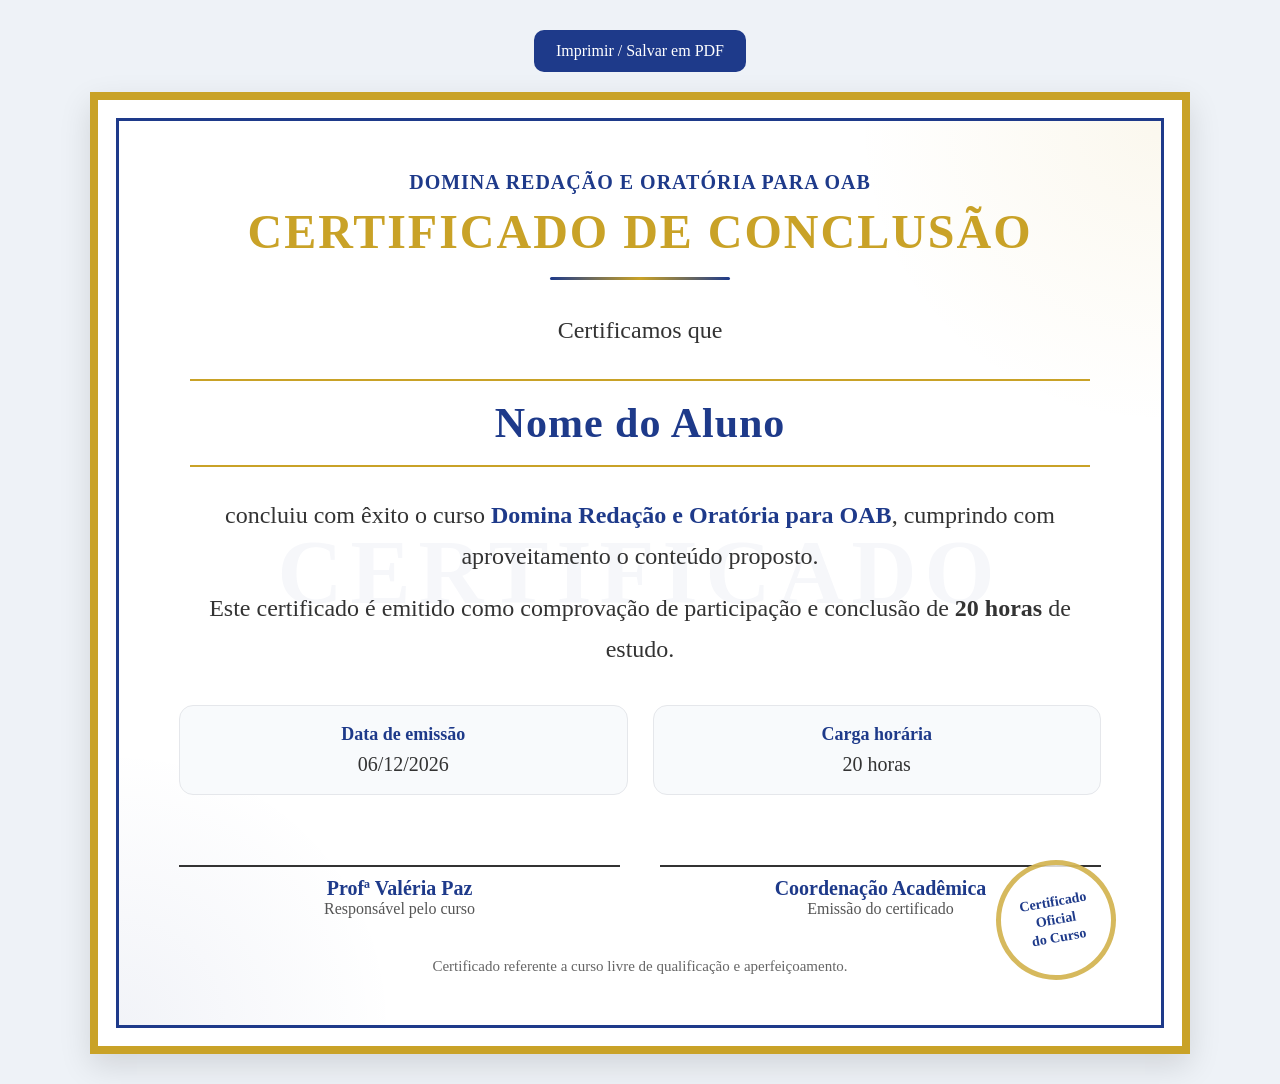
==== certificado.html @ 767d08a0 "Add files via upload" ====
<!DOCTYPE html>
<html lang="pt-BR">
<head>
  <meta charset="UTF-8" />
  <meta name="viewport" content="width=device-width, initial-scale=1.0" />
  <title>Certificado de Conclusão</title>
  <style>
    * {
      box-sizing: border-box;
      font-family: "Georgia", "Times New Roman", serif;
    }

    body {
      margin: 0;
      background: #eef2f7;
      padding: 30px;
    }

    .acoes {
      text-align: center;
      margin-bottom: 20px;
    }

    .acoes button {
      background: #1e3a8a;
      color: white;
      border: none;
      padding: 12px 22px;
      border-radius: 10px;
      font-size: 16px;
      cursor: pointer;
      margin: 0 8px;
    }

    .acoes button:hover {
      background: #172554;
    }

    .certificado-wrapper {
      max-width: 1100px;
      margin: 0 auto;
      background: white;
      padding: 18px;
      border: 8px solid #c9a227;
      box-shadow: 0 12px 30px rgba(0, 0, 0, 0.12);
    }

    .certificado {
      border: 3px solid #1e3a8a;
      padding: 50px 60px;
      position: relative;
      background:
        radial-gradient(circle at top right, rgba(201,162,39,0.08), transparent 22%),
        radial-gradient(circle at bottom left, rgba(30,58,138,0.06), transparent 20%),
        #fff;
      min-height: 760px;
    }

    .marca-agua {
      position: absolute;
      inset: 0;
      display: flex;
      justify-content: center;
      align-items: center;
      font-size: 90px;
      font-weight: bold;
      color: rgba(30, 58, 138, 0.04);
      pointer-events: none;
      text-transform: uppercase;
      letter-spacing: 8px;
      text-align: center;
    }

    .topo {
      text-align: center;
      position: relative;
      z-index: 2;
    }

    .topo .curso {
      color: #1e3a8a;
      font-size: 20px;
      font-weight: bold;
      letter-spacing: 1px;
      margin-bottom: 10px;
      text-transform: uppercase;
    }

    .topo h1 {
      margin: 0;
      font-size: 48px;
      color: #c9a227;
      letter-spacing: 2px;
      text-transform: uppercase;
    }

    .linha-decorativa {
      width: 180px;
      height: 3px;
      background: linear-gradient(to right, #1e3a8a, #c9a227, #1e3a8a);
      margin: 18px auto 30px;
      border-radius: 999px;
    }

    .conteudo {
      text-align: center;
      position: relative;
      z-index: 2;
      margin-top: 20px;
    }

    .conteudo p {
      font-size: 24px;
      color: #333;
      line-height: 1.7;
      margin: 12px 0;
    }

    .nome-aluno {
      margin: 28px auto;
      padding: 18px 10px;
      max-width: 900px;
      font-size: 42px;
      color: #1e3a8a;
      font-weight: bold;
      border-top: 2px solid #c9a227;
      border-bottom: 2px solid #c9a227;
      letter-spacing: 1px;
    }

    .nome-curso {
      font-weight: bold;
      color: #1e3a8a;
    }

    .detalhes {
      margin-top: 35px;
      display: grid;
      grid-template-columns: 1fr 1fr;
      gap: 25px;
      text-align: center;
      position: relative;
      z-index: 2;
    }

    .detalhe-box {
      background: #f8fafc;
      border: 1px solid #e5e7eb;
      border-radius: 14px;
      padding: 18px;
    }

    .detalhe-box strong {
      display: block;
      color: #1e3a8a;
      font-size: 18px;
      margin-bottom: 8px;
    }

    .detalhe-box span {
      font-size: 20px;
      color: #333;
    }

    .assinaturas {
      margin-top: 70px;
      display: grid;
      grid-template-columns: 1fr 1fr;
      gap: 40px;
      align-items: end;
      position: relative;
      z-index: 2;
    }

    .assinatura {
      text-align: center;
    }

    .assinatura .linha {
      border-top: 2px solid #333;
      margin-bottom: 10px;
    }

    .assinatura .nome-ass {
      font-size: 20px;
      font-weight: bold;
      color: #1e3a8a;
    }

    .assinatura .cargo {
      font-size: 16px;
      color: #555;
    }

    .rodape {
      margin-top: 40px;
      text-align: center;
      color: #666;
      font-size: 15px;
      position: relative;
      z-index: 2;
    }

    .selo {
      position: absolute;
      right: 45px;
      bottom: 45px;
      width: 120px;
      height: 120px;
      border-radius: 50%;
      border: 5px solid rgba(201, 162, 39, 0.75);
      display: flex;
      align-items: center;
      justify-content: center;
      text-align: center;
      color: #1e3a8a;
      font-size: 14px;
      font-weight: bold;
      line-height: 1.3;
      background: rgba(255,255,255,0.8);
      transform: rotate(-10deg);
      z-index: 2;
    }

    @media print {
      body {
        background: white;
        padding: 0;
      }

      .acoes {
        display: none;
      }

      .certificado-wrapper {
        box-shadow: none;
        border-width: 6px;
        max-width: 100%;
      }

      .certificado {
        min-height: 100vh;
      }
    }

    @media (max-width: 768px) {
      body {
        padding: 10px;
      }

      .certificado {
        padding: 30px 20px;
      }

      .topo h1 {
        font-size: 30px;
      }

      .conteudo p {
        font-size: 18px;
      }

      .nome-aluno {
        font-size: 28px;
      }

      .detalhes,
      .assinaturas {
        grid-template-columns: 1fr;
      }

      .selo {
        position: static;
        margin: 30px auto 0;
        transform: none;
      }
    }
  </style>
</head>
<body>
  <div class="acoes">
    <button onclick="window.print()">Imprimir / Salvar em PDF</button>
  </div>

  <div class="certificado-wrapper">
    <div class="certificado">
      <div class="marca-agua">Certificado</div>

      <div class="topo">
        <div class="curso">Domina Redação e Oratória para OAB</div>
        <h1>Certificado de Conclusão</h1>
        <div class="linha-decorativa"></div>
      </div>

      <div class="conteudo">
        <p>Certificamos que</p>

        <div class="nome-aluno" id="nomeAluno">Nome do Aluno</div>

        <p>
          concluiu com êxito o curso
          <span class="nome-curso">Domina Redação e Oratória para OAB</span>,
          cumprindo com aproveitamento o conteúdo proposto.
        </p>

        <p>
          Este certificado é emitido como comprovação de participação e conclusão
          de <strong id="cargaHoraria">20 horas</strong> de estudo.
        </p>
      </div>

      <div class="detalhes">
        <div class="detalhe-box">
          <strong>Data de emissão</strong>
          <span id="dataEmissao"></span>
        </div>

        <div class="detalhe-box">
          <strong>Carga horária</strong>
          <span id="cargaHorariaBox">20 horas</span>
        </div>
      </div>

      <div class="assinaturas">
        <div class="assinatura">
          <div class="linha"></div>
          <div class="nome-ass">Profª Valéria Paz</div>
          <div class="cargo">Responsável pelo curso</div>
        </div>

        <div class="assinatura">
          <div class="linha"></div>
          <div class="nome-ass">Coordenação Acadêmica</div>
          <div class="cargo">Emissão do certificado</div>
        </div>
      </div>

      <div class="rodape">
        Certificado referente a curso livre de qualificação e aperfeiçoamento.
      </div>

      <div class="selo">
        Certificado<br>Oficial<br>do Curso
      </div>
    </div>
  </div>

  <script>
    const params = new URLSearchParams(window.location.search);
    const nome = params.get("nome");
    const carga = params.get("carga");

    if (nome) {
      document.getElementById("nomeAluno").textContent = nome;
    }

    if (carga) {
      document.getElementById("cargaHoraria").textContent = carga;
      document.getElementById("cargaHorariaBox").textContent = carga;
    }

    const hoje = new Date();
    const dataFormatada = hoje.toLocaleDateString("pt-BR");
    document.getElementById("dataEmissao").textContent = dataFormatada;
  </script>
</body>
</html>
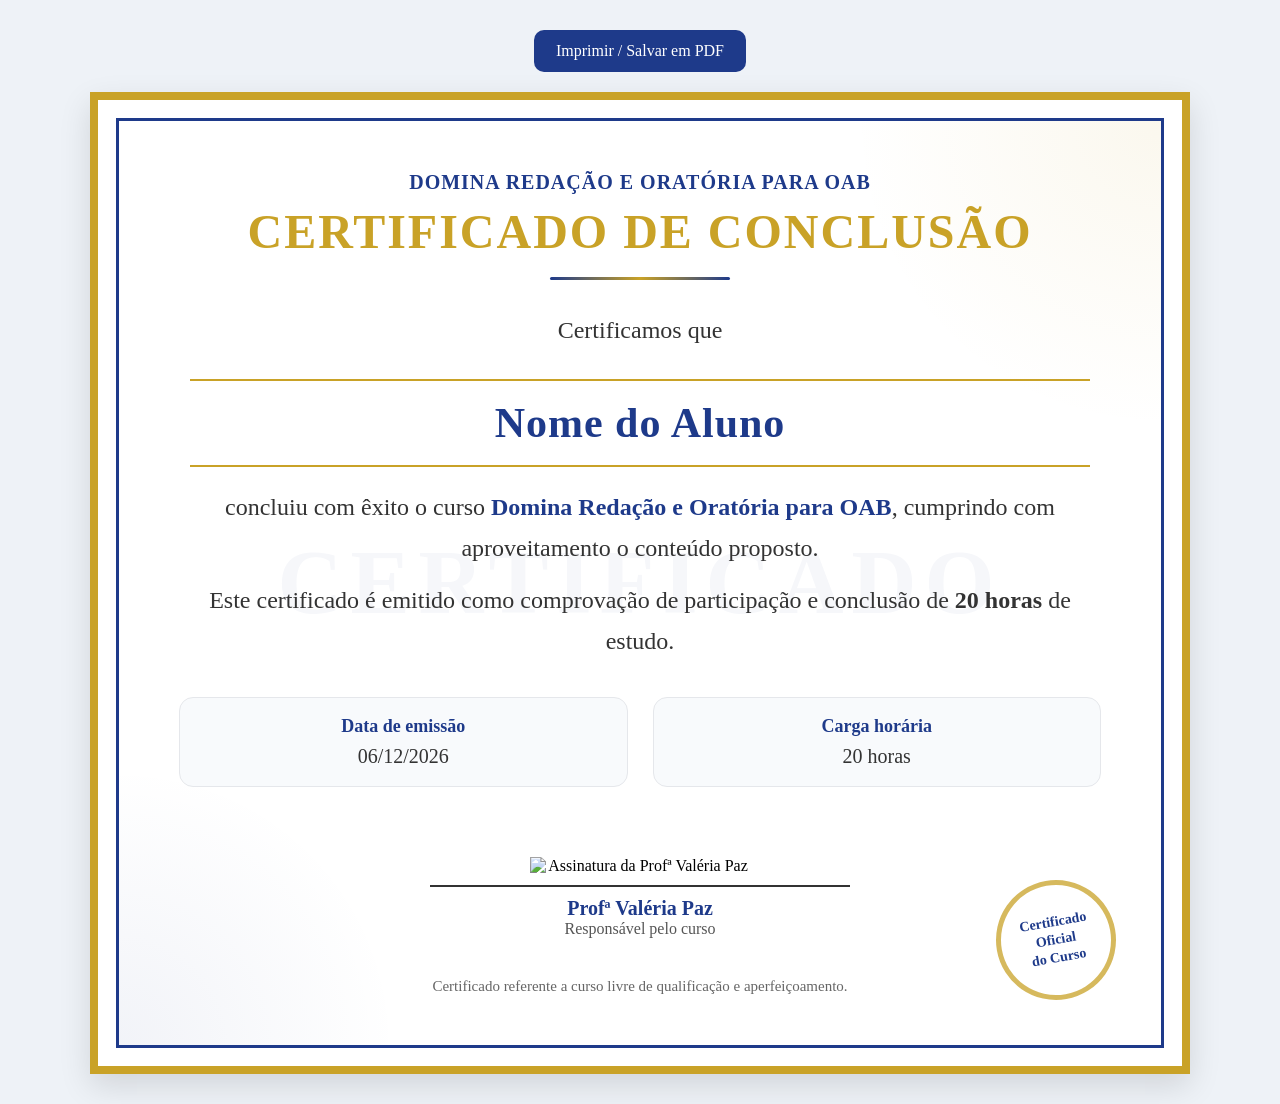
==== commit ccb65f0b: "Update certificado.html" ====
--- a/certificado.html
+++ b/certificado.html
@@ -117,7 +117,7 @@
     }
 
     .nome-aluno {
-      margin: 28px auto;
+      margin: 28px auto 12px;
       padding: 18px 10px;
       max-width: 900px;
       font-size: 42px;
@@ -126,6 +126,13 @@
       border-top: 2px solid #c9a227;
       border-bottom: 2px solid #c9a227;
       letter-spacing: 1px;
+    }
+
+    .cpf-aluno {
+      font-size: 22px;
+      color: #444;
+      margin-bottom: 20px;
+      font-weight: bold;
     }
 
     .nome-curso {
@@ -165,15 +172,25 @@
     .assinaturas {
       margin-top: 70px;
       display: grid;
-      grid-template-columns: 1fr 1fr;
+      grid-template-columns: 1fr;
       gap: 40px;
       align-items: end;
       position: relative;
       z-index: 2;
+      max-width: 420px;
+      margin-left: auto;
+      margin-right: auto;
     }
 
     .assinatura {
       text-align: center;
+    }
+
+    .assinatura-img {
+      width: 220px;
+      max-width: 100%;
+      display: block;
+      margin: 0 auto 10px;
     }
 
     .assinatura .linha {
@@ -264,6 +281,10 @@
         font-size: 28px;
       }
 
+      .cpf-aluno {
+        font-size: 18px;
+      }
+
       .detalhes,
       .assinaturas {
         grid-template-columns: 1fr;
@@ -296,6 +317,7 @@
         <p>Certificamos que</p>
 
         <div class="nome-aluno" id="nomeAluno">Nome do Aluno</div>
+        <div class="cpf-aluno" id="cpfAluno"></div>
 
         <p>
           concluiu com êxito o curso
@@ -323,16 +345,11 @@
 
       <div class="assinaturas">
         <div class="assinatura">
+          <img src="assinatura.png" alt="Assinatura da Profª Valéria Paz" class="assinatura-img">
           <div class="linha"></div>
           <div class="nome-ass">Profª Valéria Paz</div>
           <div class="cargo">Responsável pelo curso</div>
         </div>
-
-        <div class="assinatura">
-          <div class="linha"></div>
-          <div class="nome-ass">Coordenação Acadêmica</div>
-          <div class="cargo">Emissão do certificado</div>
-        </div>
       </div>
 
       <div class="rodape">
@@ -348,10 +365,15 @@
   <script>
     const params = new URLSearchParams(window.location.search);
     const nome = params.get("nome");
+    const cpf = params.get("cpf");
     const carga = params.get("carga");
 
     if (nome) {
       document.getElementById("nomeAluno").textContent = nome;
+    }
+
+    if (cpf) {
+      document.getElementById("cpfAluno").textContent = "CPF: " + cpf;
     }
 
     if (carga) {
@@ -364,4 +386,4 @@
     document.getElementById("dataEmissao").textContent = dataFormatada;
   </script>
 </body>
-</html>+</html>
